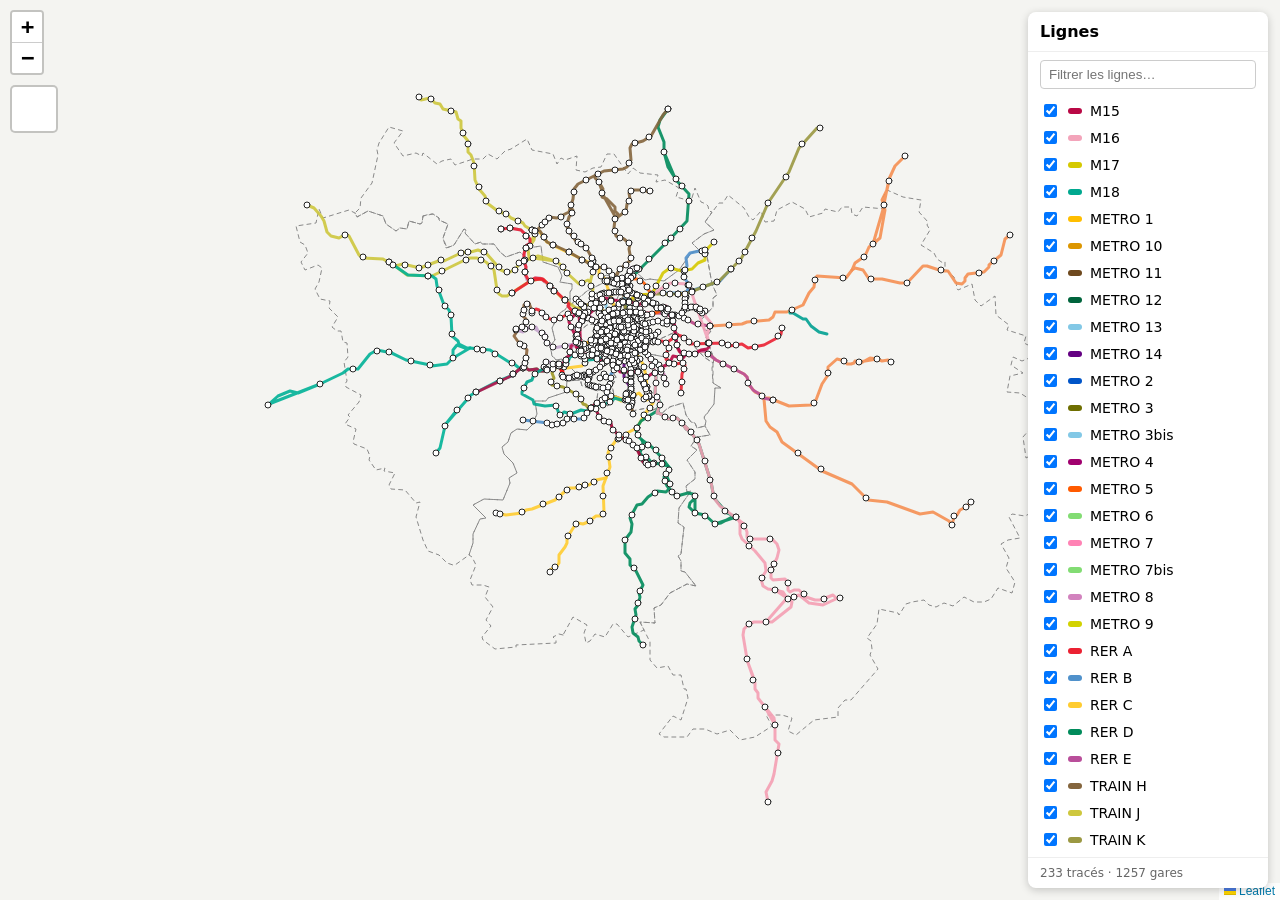
==== carte-idf-propre.html @ 354628a2 "chore: publier la carte restaurée et la carte propre sur main Remplace le contenu de main par l'état" ====
<!DOCTYPE html>
<html lang="fr">
<head>
<meta charset="utf-8">
<meta name="viewport" content="width=device-width, initial-scale=1">
<title>Carte des transports – Île-de-France</title>
<link rel="stylesheet" href="assets/leaflet.css">
<style>
  html, body { margin: 0; height: 100%; font-family: system-ui, sans-serif; }
  #map { position: absolute; inset: 0; background: #f4f4f1; }
  #panel {
    position: absolute; top: 12px; right: 12px; z-index: 1000;
    background: #fff; border-radius: 8px; box-shadow: 0 2px 8px rgba(0,0,0,.2);
    width: 240px; max-height: calc(100% - 24px); display: flex; flex-direction: column;
  }
  #panel header { padding: 10px 12px; font-weight: 600; border-bottom: 1px solid #eee; }
  #panel input[type=search] { margin: 8px 12px; padding: 6px 8px; border: 1px solid #ccc; border-radius: 4px; }
  #lines { overflow-y: auto; padding: 0 12px 10px; }
  #lines label { display: flex; align-items: center; gap: 8px; padding: 4px 0; font-size: 14px; cursor: pointer; }
  #lines i { display: inline-block; width: 14px; height: 6px; border-radius: 3px; flex: none; }
  #stats { padding: 8px 12px; font-size: 12px; color: #666; border-top: 1px solid #eee; }
</style>
</head>
<body>
<div id="map"></div>
<div id="panel">
  <header>Lignes</header>
  <input type="search" id="filter" placeholder="Filtrer les lignes…">
  <div id="lines"></div>
  <div id="stats">Chargement…</div>
</div>
<script src="assets/leaflet.js"></script>
<script>
(function () {
  var map = L.map('map', { preferCanvas: true }).setView([48.85, 2.35], 10);

  var linesLayer = L.layerGroup().addTo(map);
  var stationsLayer = L.layerGroup().addTo(map);
  var deptLayer = L.layerGroup().addTo(map);
  var fondIGN = L.imageOverlay('assets/ign-idf-fast.webp', [[47.95, 1.3], [49.4, 3.75]], { opacity: 1, interactive: false });
  L.control.layers({}, { 'Fond IGN détaillé': fondIGN }, { position: 'topleft', collapsed: true }).addTo(map);

  var byLine = {};   // line name -> { color, layer }
  var listEl = document.getElementById('lines');
  var statsEl = document.getElementById('stats');

  fetch('assets/network-data.json')
    .then(function (r) {
      if (!r.ok) throw new Error('HTTP ' + r.status);
      return r.json();
    })
    .then(function (data) {
      // Department contours
      L.geoJSON({ type: 'FeatureCollection', features: data.departments }, {
        style: { color: '#888', weight: 1, fillOpacity: 0, dashArray: '4 4' }
      }).addTo(deptLayer);

      // Lines, grouped by name so each one can be toggled
      data.lines.forEach(function (f) {
        var name = f.properties.line;
        var color = '#' + (f.properties.color || '555555');
        if (!byLine[name]) {
          byLine[name] = { color: color, layer: L.layerGroup().addTo(linesLayer), mode: f.properties.mode };
        }
        L.geoJSON(f, { style: { color: color, weight: 3, opacity: 0.9 } }).addTo(byLine[name].layer);
      });

      // Stations as small circles
      data.stations.forEach(function (f) {
        var c = f.geometry.coordinates;
        L.circleMarker([c[1], c[0]], {
          radius: 3, color: '#222', weight: 1, fillColor: '#fff', fillOpacity: 1
        }).bindTooltip(f.properties.name + ' (' + f.properties.line + ')').addTo(stationsLayer);
      });

      buildList();
      statsEl.textContent = data.lines.length + ' tracés · ' + data.stations.length + ' gares';

      var bounds = L.geoJSON({ type: 'FeatureCollection', features: data.lines }).getBounds();
      if (bounds.isValid()) map.fitBounds(bounds, { padding: [20, 20] });
    })
    .catch(function (err) {
      statsEl.textContent = 'Erreur de chargement : ' + err.message;
    });

  function buildList() {
    var names = Object.keys(byLine).sort();
    names.forEach(function (name) {
      var item = byLine[name];
      var label = document.createElement('label');
      var box = document.createElement('input');
      box.type = 'checkbox';
      box.checked = true;
      box.dataset.line = name;
      var swatch = document.createElement('i');
      swatch.style.background = item.color;
      label.appendChild(box);
      label.appendChild(swatch);
      label.appendChild(document.createTextNode(name));
      listEl.appendChild(label);

      box.addEventListener('change', function () {
        if (box.checked) linesLayer.addLayer(item.layer);
        else linesLayer.removeLayer(item.layer);
      });
    });

    document.getElementById('filter').addEventListener('input', function (e) {
      var q = e.target.value.trim().toLowerCase();
      listEl.querySelectorAll('label').forEach(function (label) {
        var text = label.textContent.toLowerCase();
        label.style.display = text.indexOf(q) === -1 ? 'none' : 'flex';
      });
    });
  }
})();
</script>
</body>
</html>
---- assets/leaflet.css ----
/* required styles */

.leaflet-pane,
.leaflet-tile,
.leaflet-marker-icon,
.leaflet-marker-shadow,
.leaflet-tile-container,
.leaflet-pane > svg,
.leaflet-pane > canvas,
.leaflet-zoom-box,
.leaflet-image-layer,
.leaflet-layer {
	position: absolute;
	left: 0;
	top: 0;
	}
.leaflet-container {
	overflow: hidden;
	}
.leaflet-tile,
.leaflet-marker-icon,
.leaflet-marker-shadow {
	-webkit-user-select: none;
	   -moz-user-select: none;
	        user-select: none;
	  -webkit-user-drag: none;
	}
/* Prevents IE11 from highlighting tiles in blue */
.leaflet-tile::selection {
	background: transparent;
}
/* Safari renders non-retina tile on retina better with this, but Chrome is worse */
.leaflet-safari .leaflet-tile {
	image-rendering: -webkit-optimize-contrast;
	}
/* hack that prevents hw layers "stretching" when loading new tiles */
.leaflet-safari .leaflet-tile-container {
	width: 1600px;
	height: 1600px;
	-webkit-transform-origin: 0 0;
	}
.leaflet-marker-icon,
.leaflet-marker-shadow {
	display: block;
	}
/* .leaflet-container svg: reset svg max-width decleration shipped in Joomla! (joomla.org) 3.x */
/* .leaflet-container img: map is broken in FF if you have max-width: 100% on tiles */
.leaflet-container .leaflet-overlay-pane svg {
	max-width: none !important;
	max-height: none !important;
	}
.leaflet-container .leaflet-marker-pane img,
.leaflet-container .leaflet-shadow-pane img,
.leaflet-container .leaflet-tile-pane img,
.leaflet-container img.leaflet-image-layer,
.leaflet-container .leaflet-tile {
	max-width: none !important;
	max-height: none !important;
	width: auto;
	padding: 0;
	}

.leaflet-container img.leaflet-tile {
	/* See: https://bugs.chromium.org/p/chromium/issues/detail?id=600120 */
	mix-blend-mode: plus-lighter;
}

.leaflet-container.leaflet-touch-zoom {
	-ms-touch-action: pan-x pan-y;
	touch-action: pan-x pan-y;
	}
.leaflet-container.leaflet-touch-drag {
	-ms-touch-action: pinch-zoom;
	/* Fallback for FF which doesn't support pinch-zoom */
	touch-action: none;
	touch-action: pinch-zoom;
}
.leaflet-container.leaflet-touch-drag.leaflet-touch-zoom {
	-ms-touch-action: none;
	touch-action: none;
}
.leaflet-container {
	-webkit-tap-highlight-color: transparent;
}
.leaflet-container a {
	-webkit-tap-highlight-color: rgba(51, 181, 229, 0.4);
}
.leaflet-tile {
	filter: inherit;
	visibility: hidden;
	}
.leaflet-tile-loaded {
	visibility: inherit;
	}
.leaflet-zoom-box {
	width: 0;
	height: 0;
	-moz-box-sizing: border-box;
	     box-sizing: border-box;
	z-index: 800;
	}
/* workaround for https://bugzilla.mozilla.org/show_bug.cgi?id=888319 */
.leaflet-overlay-pane svg {
	-moz-user-select: none;
	}

.leaflet-pane         { z-index: 400; }

.leaflet-tile-pane    { z-index: 200; }
.leaflet-overlay-pane { z-index: 400; }
.leaflet-shadow-pane  { z-index: 500; }
.leaflet-marker-pane  { z-index: 600; }
.leaflet-tooltip-pane   { z-index: 650; }
.leaflet-popup-pane   { z-index: 700; }

.leaflet-map-pane canvas { z-index: 100; }
.leaflet-map-pane svg    { z-index: 200; }

.leaflet-vml-shape {
	width: 1px;
	height: 1px;
	}
.lvml {
	behavior: url(#default#VML);
	display: inline-block;
	position: absolute;
	}


/* control positioning */

.leaflet-control {
	position: relative;
	z-index: 800;
	pointer-events: visiblePainted; /* IE 9-10 doesn't have auto */
	pointer-events: auto;
	}
.leaflet-top,
.leaflet-bottom {
	position: absolute;
	z-index: 1000;
	pointer-events: none;
	}
.leaflet-top {
	top: 0;
	}
.leaflet-right {
	right: 0;
	}
.leaflet-bottom {
	bottom: 0;
	}
.leaflet-left {
	left: 0;
	}
.leaflet-control {
	float: left;
	clear: both;
	}
.leaflet-right .leaflet-control {
	float: right;
	}
.leaflet-top .leaflet-control {
	margin-top: 10px;
	}
.leaflet-bottom .leaflet-control {
	margin-bottom: 10px;
	}
.leaflet-left .leaflet-control {
	margin-left: 10px;
	}
.leaflet-right .leaflet-control {
	margin-right: 10px;
	}


/* zoom and fade animations */

.leaflet-fade-anim .leaflet-popup {
	opacity: 0;
	-webkit-transition: opacity 0.2s linear;
	   -moz-transition: opacity 0.2s linear;
	        transition: opacity 0.2s linear;
	}
.leaflet-fade-anim .leaflet-map-pane .leaflet-popup {
	opacity: 1;
	}
.leaflet-zoom-animated {
	-webkit-transform-origin: 0 0;
	    -ms-transform-origin: 0 0;
	        transform-origin: 0 0;
	}
svg.leaflet-zoom-animated {
	will-change: transform;
}

.leaflet-zoom-anim .leaflet-zoom-animated {
	-webkit-transition: -webkit-transform 0.25s cubic-bezier(0,0,0.25,1);
	   -moz-transition:    -moz-transform 0.25s cubic-bezier(0,0,0.25,1);
	        transition:         transform 0.25s cubic-bezier(0,0,0.25,1);
	}
.leaflet-zoom-anim .leaflet-tile,
.leaflet-pan-anim .leaflet-tile {
	-webkit-transition: none;
	   -moz-transition: none;
	        transition: none;
	}

.leaflet-zoom-anim .leaflet-zoom-hide {
	visibility: hidden;
	}


/* cursors */

.leaflet-interactive {
	cursor: pointer;
	}
.leaflet-grab {
	cursor: -webkit-grab;
	cursor:    -moz-grab;
	cursor:         grab;
	}
.leaflet-crosshair,
.leaflet-crosshair .leaflet-interactive {
	cursor: crosshair;
	}
.leaflet-popup-pane,
.leaflet-control {
	cursor: auto;
	}
.leaflet-dragging .leaflet-grab,
.leaflet-dragging .leaflet-grab .leaflet-interactive,
.leaflet-dragging .leaflet-marker-draggable {
	cursor: move;
	cursor: -webkit-grabbing;
	cursor:    -moz-grabbing;
	cursor:         grabbing;
	}

/* marker & overlays interactivity */
.leaflet-marker-icon,
.leaflet-marker-shadow,
.leaflet-image-layer,
.leaflet-pane > svg path,
.leaflet-tile-container {
	pointer-events: none;
	}

.leaflet-marker-icon.leaflet-interactive,
.leaflet-image-layer.leaflet-interactive,
.leaflet-pane > svg path.leaflet-interactive,
svg.leaflet-image-layer.leaflet-interactive path {
	pointer-events: visiblePainted; /* IE 9-10 doesn't have auto */
	pointer-events: auto;
	}

/* visual tweaks */

.leaflet-container {
	background: #ddd;
	outline-offset: 1px;
	}
.leaflet-container a {
	color: #0078A8;
	}
.leaflet-zoom-box {
	border: 2px dotted #38f;
	background: rgba(255,255,255,0.5);
	}


/* general typography */
.leaflet-container {
	font-family: "Helvetica Neue", Arial, Helvetica, sans-serif;
	font-size: 12px;
	font-size: 0.75rem;
	line-height: 1.5;
	}


/* general toolbar styles */

.leaflet-bar {
	box-shadow: 0 1px 5px rgba(0,0,0,0.65);
	border-radius: 4px;
	}
.leaflet-bar a {
	background-color: #fff;
	border-bottom: 1px solid #ccc;
	width: 26px;
	height: 26px;
	line-height: 26px;
	display: block;
	text-align: center;
	text-decoration: none;
	color: black;
	}
.leaflet-bar a,
.leaflet-control-layers-toggle {
	background-position: 50% 50%;
	background-repeat: no-repeat;
	display: block;
	}
.leaflet-bar a:hover,
.leaflet-bar a:focus {
	background-color: #f4f4f4;
	}
.leaflet-bar a:first-child {
	border-top-left-radius: 4px;
	border-top-right-radius: 4px;
	}
.leaflet-bar a:last-child {
	border-bottom-left-radius: 4px;
	border-bottom-right-radius: 4px;
	border-bottom: none;
	}
.leaflet-bar a.leaflet-disabled {
	cursor: default;
	background-color: #f4f4f4;
	color: #bbb;
	}

.leaflet-touch .leaflet-bar a {
	width: 30px;
	height: 30px;
	line-height: 30px;
	}
.leaflet-touch .leaflet-bar a:first-child {
	border-top-left-radius: 2px;
	border-top-right-radius: 2px;
	}
.leaflet-touch .leaflet-bar a:last-child {
	border-bottom-left-radius: 2px;
	border-bottom-right-radius: 2px;
	}

/* zoom control */

.leaflet-control-zoom-in,
.leaflet-control-zoom-out {
	font: bold 18px 'Lucida Console', Monaco, monospace;
	text-indent: 1px;
	}

.leaflet-touch .leaflet-control-zoom-in, .leaflet-touch .leaflet-control-zoom-out  {
	font-size: 22px;
	}


/* layers control */

.leaflet-control-layers {
	box-shadow: 0 1px 5px rgba(0,0,0,0.4);
	background: #fff;
	border-radius: 5px;
	}
.leaflet-control-layers-toggle {
	background-image: none;
	width: 36px;
	height: 36px;
	}
.leaflet-retina .leaflet-control-layers-toggle {
	background-image: none;
	background-size: 26px 26px;
	}
.leaflet-touch .leaflet-control-layers-toggle {
	width: 44px;
	height: 44px;
	}
.leaflet-control-layers .leaflet-control-layers-list,
.leaflet-control-layers-expanded .leaflet-control-layers-toggle {
	display: none;
	}
.leaflet-control-layers-expanded .leaflet-control-layers-list {
	display: block;
	position: relative;
	}
.leaflet-control-layers-expanded {
	padding: 6px 10px 6px 6px;
	color: #333;
	background: #fff;
	}
.leaflet-control-layers-scrollbar {
	overflow-y: scroll;
	overflow-x: hidden;
	padding-right: 5px;
	}
.leaflet-control-layers-selector {
	margin-top: 2px;
	position: relative;
	top: 1px;
	}
.leaflet-control-layers label {
	display: block;
	font-size: 13px;
	font-size: 1.08333em;
	}
.leaflet-control-layers-separator {
	height: 0;
	border-top: 1px solid #ddd;
	margin: 5px -10px 5px -6px;
	}

/* Default icon URLs */
.leaflet-default-icon-path { /* used only in path-guessing heuristic, see L.Icon.Default */
	background-image: none;
	}


/* attribution and scale controls */

.leaflet-container .leaflet-control-attribution {
	background: #fff;
	background: rgba(255, 255, 255, 0.8);
	margin: 0;
	}
.leaflet-control-attribution,
.leaflet-control-scale-line {
	padding: 0 5px;
	color: #333;
	line-height: 1.4;
	}
.leaflet-control-attribution a {
	text-decoration: none;
	}
.leaflet-control-attribution a:hover,
.leaflet-control-attribution a:focus {
	text-decoration: underline;
	}
.leaflet-attribution-flag {
	display: inline !important;
	vertical-align: baseline !important;
	width: 1em;
	height: 0.6669em;
	}
.leaflet-left .leaflet-control-scale {
	margin-left: 5px;
	}
.leaflet-bottom .leaflet-control-scale {
	margin-bottom: 5px;
	}
.leaflet-control-scale-line {
	border: 2px solid #777;
	border-top: none;
	line-height: 1.1;
	padding: 2px 5px 1px;
	white-space: nowrap;
	-moz-box-sizing: border-box;
	     box-sizing: border-box;
	background: rgba(255, 255, 255, 0.8);
	text-shadow: 1px 1px #fff;
	}
.leaflet-control-scale-line:not(:first-child) {
	border-top: 2px solid #777;
	border-bottom: none;
	margin-top: -2px;
	}
.leaflet-control-scale-line:not(:first-child):not(:last-child) {
	border-bottom: 2px solid #777;
	}

.leaflet-touch .leaflet-control-attribution,
.leaflet-touch .leaflet-control-layers,
.leaflet-touch .leaflet-bar {
	box-shadow: none;
	}
.leaflet-touch .leaflet-control-layers,
.leaflet-touch .leaflet-bar {
	border: 2px solid rgba(0,0,0,0.2);
	background-clip: padding-box;
	}


/* popup */

.leaflet-popup {
	position: absolute;
	text-align: center;
	margin-bottom: 20px;
	}
.leaflet-popup-content-wrapper {
	padding: 1px;
	text-align: left;
	border-radius: 12px;
	}
.leaflet-popup-content {
	margin: 13px 24px 13px 20px;
	line-height: 1.3;
	font-size: 13px;
	font-size: 1.08333em;
	min-height: 1px;
	}
.leaflet-popup-content p {
	margin: 17px 0;
	margin: 1.3em 0;
	}
.leaflet-popup-tip-container {
	width: 40px;
	height: 20px;
	position: absolute;
	left: 50%;
	margin-top: -1px;
	margin-left: -20px;
	overflow: hidden;
	pointer-events: none;
	}
.leaflet-popup-tip {
	width: 17px;
	height: 17px;
	padding: 1px;

	margin: -10px auto 0;
	pointer-events: auto;

	-webkit-transform: rotate(45deg);
	   -moz-transform: rotate(45deg);
	    -ms-transform: rotate(45deg);
	        transform: rotate(45deg);
	}
.leaflet-popup-content-wrapper,
.leaflet-popup-tip {
	background: white;
	color: #333;
	box-shadow: 0 3px 14px rgba(0,0,0,0.4);
	}
.leaflet-container a.leaflet-popup-close-button {
	position: absolute;
	top: 0;
	right: 0;
	border: none;
	text-align: center;
	width: 24px;
	height: 24px;
	font: 16px/24px Tahoma, Verdana, sans-serif;
	color: #757575;
	text-decoration: none;
	background: transparent;
	}
.leaflet-container a.leaflet-popup-close-button:hover,
.leaflet-container a.leaflet-popup-close-button:focus {
	color: #585858;
	}
.leaflet-popup-scrolled {
	overflow: auto;
	}

.leaflet-oldie .leaflet-popup-content-wrapper {
	-ms-zoom: 1;
	}
.leaflet-oldie .leaflet-popup-tip {
	width: 24px;
	margin: 0 auto;

	-ms-filter: "progid:DXImageTransform.Microsoft.Matrix(M11=0.70710678, M12=0.70710678, M21=-0.70710678, M22=0.70710678)";
	filter: progid:DXImageTransform.Microsoft.Matrix(M11=0.70710678, M12=0.70710678, M21=-0.70710678, M22=0.70710678);
	}

.leaflet-oldie .leaflet-control-zoom,
.leaflet-oldie .leaflet-control-layers,
.leaflet-oldie .leaflet-popup-content-wrapper,
.leaflet-oldie .leaflet-popup-tip {
	border: 1px solid #999;
	}


/* div icon */

.leaflet-div-icon {
	background: #fff;
	border: 1px solid #666;
	}


/* Tooltip */
/* Base styles for the element that has a tooltip */
.leaflet-tooltip {
	position: absolute;
	padding: 6px;
	background-color: #fff;
	border: 1px solid #fff;
	border-radius: 3px;
	color: #222;
	white-space: nowrap;
	-webkit-user-select: none;
	-moz-user-select: none;
	-ms-user-select: none;
	user-select: none;
	pointer-events: none;
	box-shadow: 0 1px 3px rgba(0,0,0,0.4);
	}
.leaflet-tooltip.leaflet-interactive {
	cursor: pointer;
	pointer-events: auto;
	}
.leaflet-tooltip-top:before,
.leaflet-tooltip-bottom:before,
.leaflet-tooltip-left:before,
.leaflet-tooltip-right:before {
	position: absolute;
	pointer-events: none;
	border: 6px solid transparent;
	background: transparent;
	content: "";
	}

/* Directions */

.leaflet-tooltip-bottom {
	margin-top: 6px;
}
.leaflet-tooltip-top {
	margin-top: -6px;
}
.leaflet-tooltip-bottom:before,
.leaflet-tooltip-top:before {
	left: 50%;
	margin-left: -6px;
	}
.leaflet-tooltip-top:before {
	bottom: 0;
	margin-bottom: -12px;
	border-top-color: #fff;
	}
.leaflet-tooltip-bottom:before {
	top: 0;
	margin-top: -12px;
	margin-left: -6px;
	border-bottom-color: #fff;
	}
.leaflet-tooltip-left {
	margin-left: -6px;
}
.leaflet-tooltip-right {
	margin-left: 6px;
}
.leaflet-tooltip-left:before,
.leaflet-tooltip-right:before {
	top: 50%;
	margin-top: -6px;
	}
.leaflet-tooltip-left:before {
	right: 0;
	margin-right: -12px;
	border-left-color: #fff;
	}
.leaflet-tooltip-right:before {
	left: 0;
	margin-left: -12px;
	border-right-color: #fff;
	}

/* Printing */

@media print {
	/* Prevent printers from removing background-images of controls. */
	.leaflet-control {
		-webkit-print-color-adjust: exact;
		print-color-adjust: exact;
		}
	}
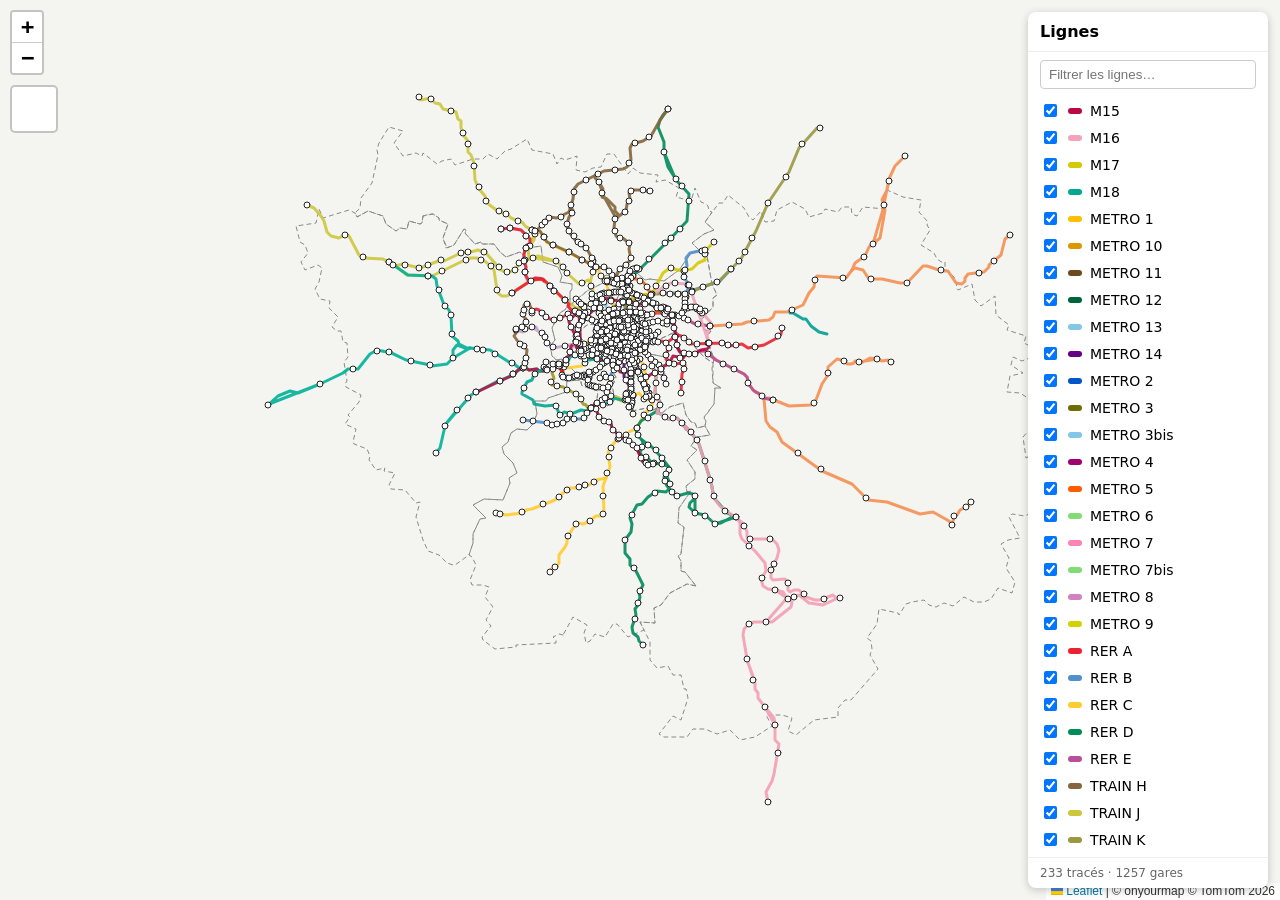
==== commit 15a29ee8: "Fond de plan onyourmap/TomTom, embranchements et aperçu enrichi - remplace le fond IGN par les tuile" ====
--- a/carte-idf-propre.html
+++ b/carte-idf-propre.html
@@ -37,8 +37,11 @@
   var linesLayer = L.layerGroup().addTo(map);
   var stationsLayer = L.layerGroup().addTo(map);
   var deptLayer = L.layerGroup().addTo(map);
-  var fondIGN = L.imageOverlay('assets/ign-idf-fast.webp', [[47.95, 1.3], [49.4, 3.75]], { opacity: 1, interactive: false });
-  L.control.layers({}, { 'Fond IGN détaillé': fondIGN }, { position: 'topleft', collapsed: true }).addTo(map);
+  var fondOYMAP = L.tileLayer('https://t{s}-ratp-prod3.onyourmap.com/oym3/map/tile/ratp/{z}/{x}/{y}?appKey=RATP3AAGRAGRGN022445245O1&Referer=http://www.ratp.fr', {
+    subdomains: '1234', minZoom: 8, maxZoom: 19, crossOrigin: true,
+    attribution: '© onyourmap © TomTom 2026'
+  }).addTo(map);
+  L.control.layers({}, { 'Fond onyourmap © TomTom 2026': fondOYMAP }, { position: 'topleft', collapsed: true }).addTo(map);
 
   var byLine = {};   // line name -> { color, layer }
   var listEl = document.getElementById('lines');
